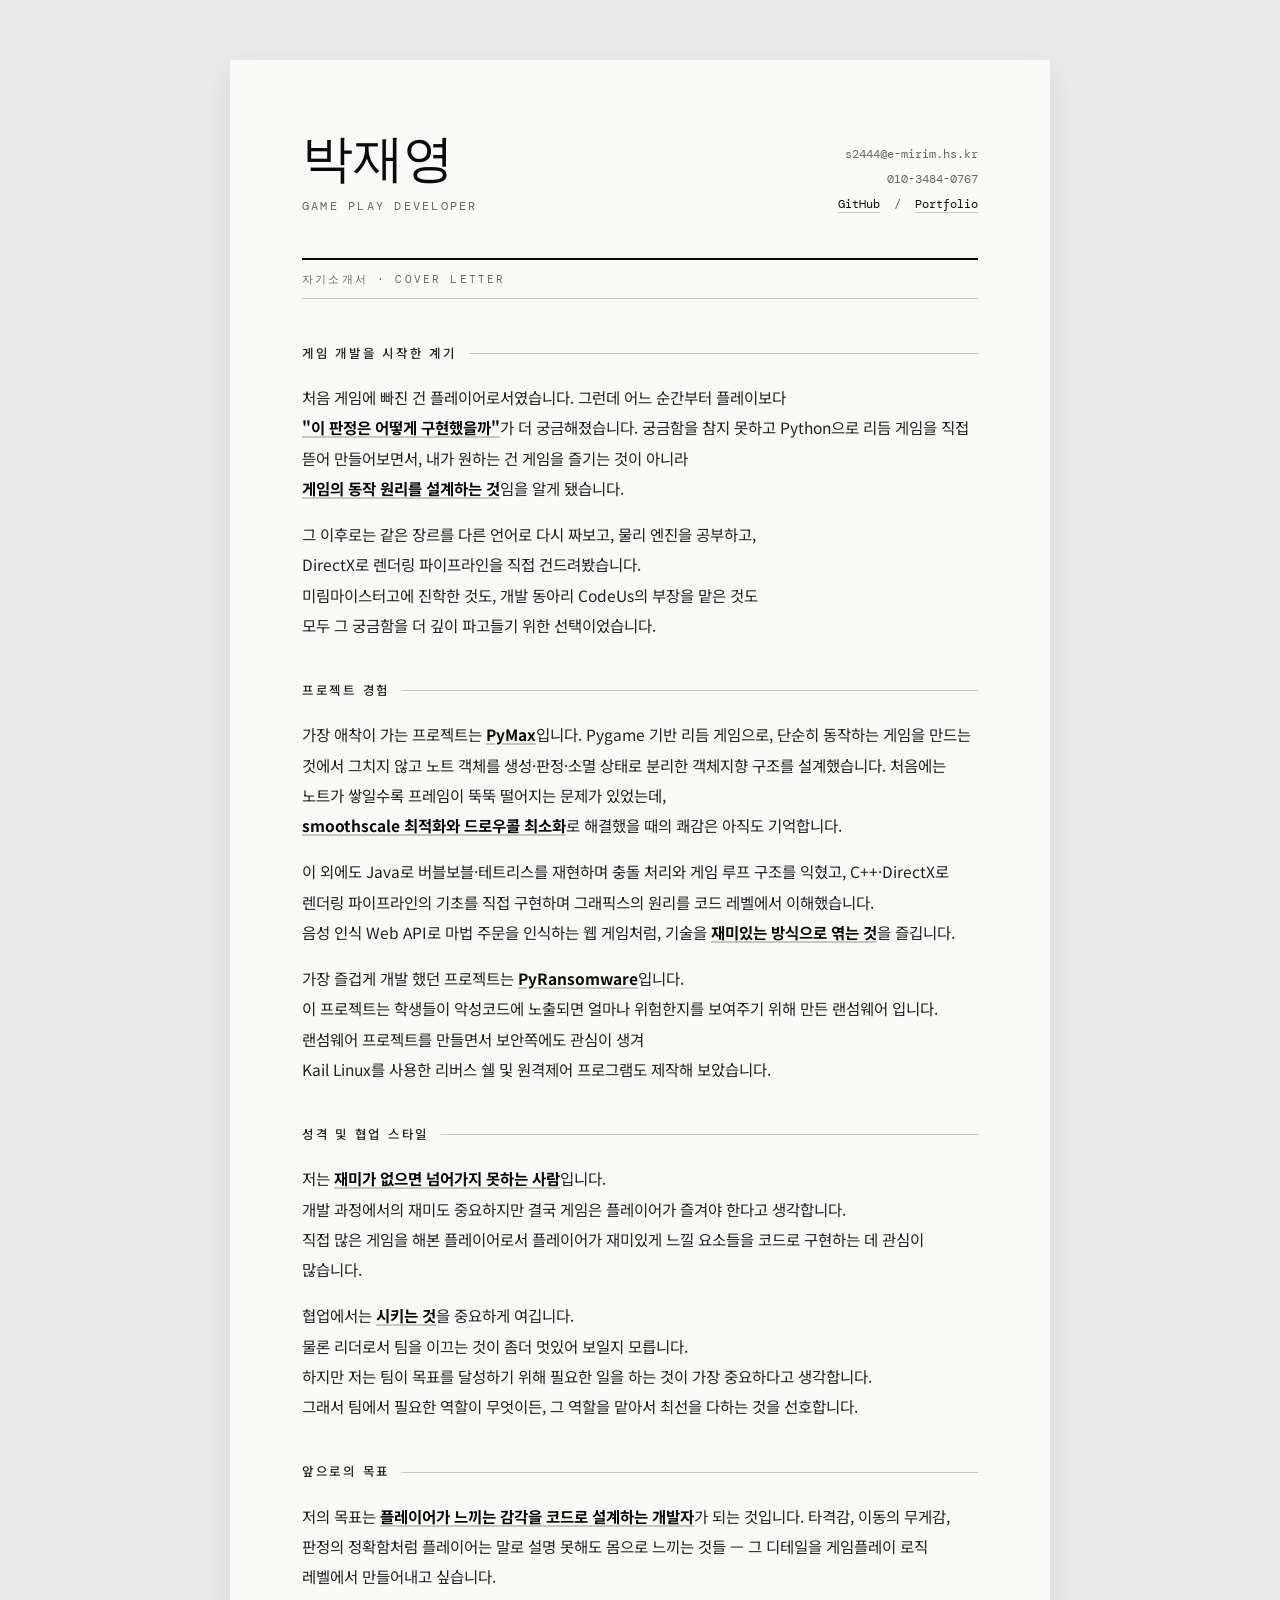
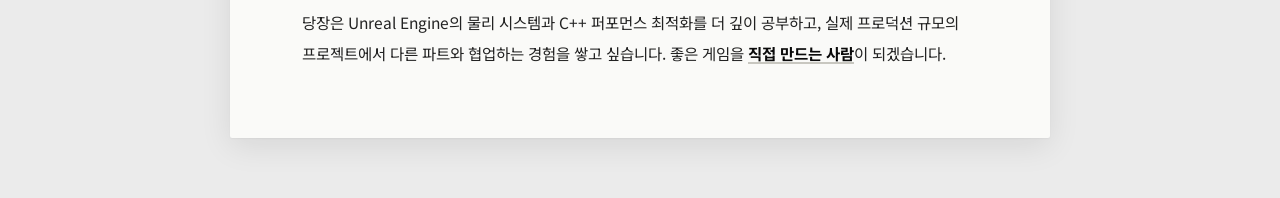
==== Introduction/introduction.html @ 4b008890 "자기소개서 초기" ====
<!DOCTYPE html>
<html lang="ko">

<head>
    <meta charset="UTF-8">
    <meta name="viewport" content="width=device-width, initial-scale=1.0">
    <title>자기소개서 - 박재영</title>
    <link rel="stylesheet" href="introduction.css">
</head>

<body>
    <div class="container">

        <header>
            <h1>박재영</h1>
            <div class="job-title">Game Play Developer</div>
            <div class="contact-info">
                s2444@e-mirim.hs.kr<br>
                010-3484-0767<br>
                <a href="https://github.com/jay-p08" target="_blank">GitHub</a> &nbsp;/&nbsp;
                <a href="/Portfolio/portfolio.html" target="_blank">Portfolio</a>
            </div>
        </header>

        <div class="doc-label">자기소개서 · Cover Letter</div>

        <!-- 1. 게임 개발을 시작한 계기 -->
        <section>
            <h2>게임 개발을 시작한 계기</h2>
            <div class="letter-body">
                <p>
                    처음 게임에 빠진 건 플레이어로서였습니다. 그런데 어느 순간부터 플레이보다<br>
                    <span class="em">"이 판정은 어떻게 구현했을까"</span>가 더 궁금해졌습니다.
                    궁금함을 참지 못하고 Python으로 리듬 게임을 직접 뜯어 만들어보면서,
                    내가 원하는 건 게임을 즐기는 것이 아니라<br>
                    <span class="em">게임의 동작 원리를 설계하는 것</span>임을 알게 됐습니다.
                </p>
                <p>
                    그 이후로는 같은 장르를 다른 언어로 다시 짜보고, 물리 엔진을 공부하고,<br>
                    DirectX로 렌더링 파이프라인을 직접 건드려봤습니다.<br>
                    미림마이스터고에 진학한 것도, 개발 동아리 CodeUs의 부장을 맡은 것도<br>
                    모두 그 궁금함을 더 깊이 파고들기 위한 선택이었습니다.
                </p>
            </div>
        </section>

        <!-- 2. 프로젝트 경험 -->
        <section>
            <h2>프로젝트 경험</h2>
            <div class="letter-body">
                <p>
                    가장 애착이 가는 프로젝트는 <span class="em">PyMax</span>입니다.
                    Pygame 기반 리듬 게임으로, 단순히 동작하는 게임을 만드는 것에서 그치지 않고
                    노트 객체를 생성·판정·소멸 상태로 분리한 객체지향 구조를 설계했습니다.
                    처음에는 노트가 쌓일수록 프레임이 뚝뚝 떨어지는 문제가 있었는데, <br>
                    <span class="em">smoothscale 최적화와 드로우콜 최소화</span>로 해결했을 때의 쾌감은 아직도 기억합니다.
                </p>
                <p>
                    이 외에도 Java로 버블보블·테트리스를 재현하며 충돌 처리와 게임 루프 구조를 익혔고,
                    C++·DirectX로 렌더링 파이프라인의 기초를 직접 구현하며
                    그래픽스의 원리를 코드 레벨에서 이해했습니다.<br>
                    음성 인식 Web API로 마법 주문을 인식하는 웹 게임처럼,
                    기술을 <span class="em">재미있는 방식으로 엮는 것</span>을 즐깁니다.
                </p>
                <p>
                    가장 즐겁게 개발 했던 프로젝트는 <span class="em">PyRansomware</span>입니다.<br>
                    이 프로젝트는 학생들이 악성코드에 노출되면 얼마나 위험한지를 보여주기 위해 만든 랜섬웨어 입니다.<br>
                    랜섬웨어 프로젝트를 만들면서 보안쪽에도 관심이 생겨 <br>
                    Kail Linux를 사용한 리버스 쉘 및 원격제어 프로그램도 제작해 보았습니다.

                </p>
            </div>
        </section>

        <!-- 3. 성격·협업 스타일 -->
        <section>
            <h2>성격 및 협업 스타일</h2>
            <div class="letter-body">
                <p>
                    저는 <span class="em">재미가 없으면 넘어가지 못하는 사람</span>입니다.<br>
                    개발 과정에서의 재미도 중요하지만 결국 게임은 플레이어가 즐겨야 한다고 생각합니다. <br>
                    직접 많은 게임을 해본 플레이어로서 플레이어가 재미있게 느낄 요소들을 코드로 구현하는 데 관심이 많습니다.<br>
                </p>
                <p>
                    협업에서는 <span class="em">시키는 것</span>을 중요하게 여깁니다. <br>
                    물론 리더로서 팀을 이끄는 것이 좀더 멋있어 보일지 모릅니다. <br>
                    하지만 저는 팀이 목표를 달성하기 위해 필요한 일을 하는 것이 가장 중요하다고 생각합니다.<br>
                    그래서 팀에서 필요한 역할이 무엇이든, 그 역할을 맡아서 최선을 다하는 것을 선호합니다. <br>
                </p>
            </div>
        </section>

        <!-- 4. 앞으로의 목표·비전 -->
        <section>
            <h2>앞으로의 목표</h2>
            <div class="letter-body">
                <p>
                    저의 목표는 <span class="em">플레이어가 느끼는 감각을 코드로 설계하는 개발자</span>가 되는 것입니다.
                    타격감, 이동의 무게감, 판정의 정확함처럼
                    플레이어는 말로 설명 못해도 몸으로 느끼는 것들 —
                    그 디테일을 게임플레이 로직 레벨에서 만들어내고 싶습니다.
                </p>
                <p>
                    당장은 Unreal Engine의 물리 시스템과 C++ 퍼포먼스 최적화를 더 깊이 공부하고,
                    실제 프로덕션 규모의 프로젝트에서 다른 파트와 협업하는 경험을 쌓고 싶습니다.
                    좋은 게임을 <span class="em">직접 만드는 사람</span>이 되겠습니다.
                </p>
            </div>
        </section>

    </div>
</body>

</html>
---- Introduction/introduction.css ----
@import url('https://fonts.googleapis.com/css2?family=DM+Serif+Display&family=DM+Mono:wght@300;400;500&family=Noto+Sans+KR:wght@300;400;500;700&display=swap');

:root {
    --bg:        #ebebeb;
    --paper:     #fafaf8;
    --ink:       #0a0a0a;
    --ink-mid:   #222222;
    --ink-light: #666660;
    --rule:      #c8c7c0;
}

*, *::before, *::after {
    box-sizing: border-box;
    margin: 0;
    padding: 0;
}

body {
    background-color: var(--bg);
    color: var(--ink);
    font-family: 'Noto Sans KR', sans-serif;
    font-weight: 400;
    line-height: 1.7;
    padding: 60px 20px;
}

.container {
    max-width: 820px;
    margin: 0 auto;
    background-color: var(--paper);
    padding: 70px 72px;
    border-radius: 2px;
    box-shadow:
        0 1px 2px rgba(0,0,0,0.04),
        0 8px 32px rgba(0,0,0,0.09);
}

/* ── HEADER (이력서와 동일) ── */
header {
    margin-bottom: 40px;
    display: grid;
    grid-template-columns: 1fr auto;
    gap: 4px 20px;
    align-items: start;
}

h1 {
    font-family: 'DM Serif Display', serif;
    font-size: 3.2rem;
    font-weight: 400;
    letter-spacing: -0.5px;
    line-height: 1.1;
    color: var(--ink);
    grid-column: 1;
    grid-row: 1;
}

.job-title {
    font-family: 'DM Mono', monospace;
    font-size: 0.78rem;
    font-weight: 400;
    letter-spacing: 0.18em;
    text-transform: uppercase;
    color: var(--ink-light);
    grid-column: 1;
    grid-row: 2;
    margin-top: 6px;
}

.contact-info {
    grid-column: 2;
    grid-row: 1 / 3;
    text-align: right;
    font-family: 'DM Mono', monospace;
    font-size: 0.75rem;
    color: var(--ink-light);
    line-height: 2.1;
    align-self: end;
}

.contact-info a {
    color: var(--ink);
    text-decoration: none;
    border-bottom: 1px solid var(--rule);
    transition: border-color 0.2s;
}

.contact-info a:hover {
    border-color: var(--ink);
}

/* ── 문서 라벨 ── */
.doc-label {
    font-family: 'DM Mono', monospace;
    font-size: 0.68rem;
    letter-spacing: 0.2em;
    text-transform: uppercase;
    color: var(--ink-light);
    border-top: 2px solid var(--ink);
    border-bottom: 1px solid var(--rule);
    padding: 10px 0;
    margin-bottom: 44px;
    display: flex;
    justify-content: space-between;
    align-items: center;
}

.doc-label::after {
    content: attr(data-date);
    font-size: 0.65rem;
    color: var(--rule);
}

/* ── SECTIONS ── */
section {
    margin-bottom: 40px;
}

section:last-child {
    margin-bottom: 0;
}

h2 {
    /* font-family: 'DM Mono', monospace; */
    font-size: 0.78rem;
    font-weight: 500;
    letter-spacing: 0.22em;
    text-transform: uppercase;
    color: var(--ink-mid);
    margin-bottom: 18px;
    display: flex;
    align-items: center;
    gap: 12px;
}

h2::after {
    content: '';
    flex: 1;
    height: 1px;
    background: var(--rule);
}

/* ── 본문 ── */
.letter-body {
    display: flex;
    flex-direction: column;
    gap: 16px;
}

.letter-body p {
    font-size: 0.97rem;
    font-weight: 400;
    color: var(--ink-mid);
    line-height: 1.95;
    word-break: keep-all;
}

/* 강조 텍스트 */
.em {
    font-weight: 700;
    color: var(--ink);
    text-decoration: underline;
    text-decoration-thickness: 1.5px;
    text-underline-offset: 2px;
    text-decoration-color: var(--rule);
}

/* ── RESPONSIVE ── */
@media (max-width: 600px) {
    .container {
        padding: 40px 28px;
    }

    header {
        grid-template-columns: 1fr;
    }

    h1 {
        font-size: 2.4rem;
    }

    .contact-info {
        grid-column: 1;
        grid-row: auto;
        text-align: left;
        margin-top: 14px;
    }

    .letter-body p {
        font-size: 0.93rem;
    }
}
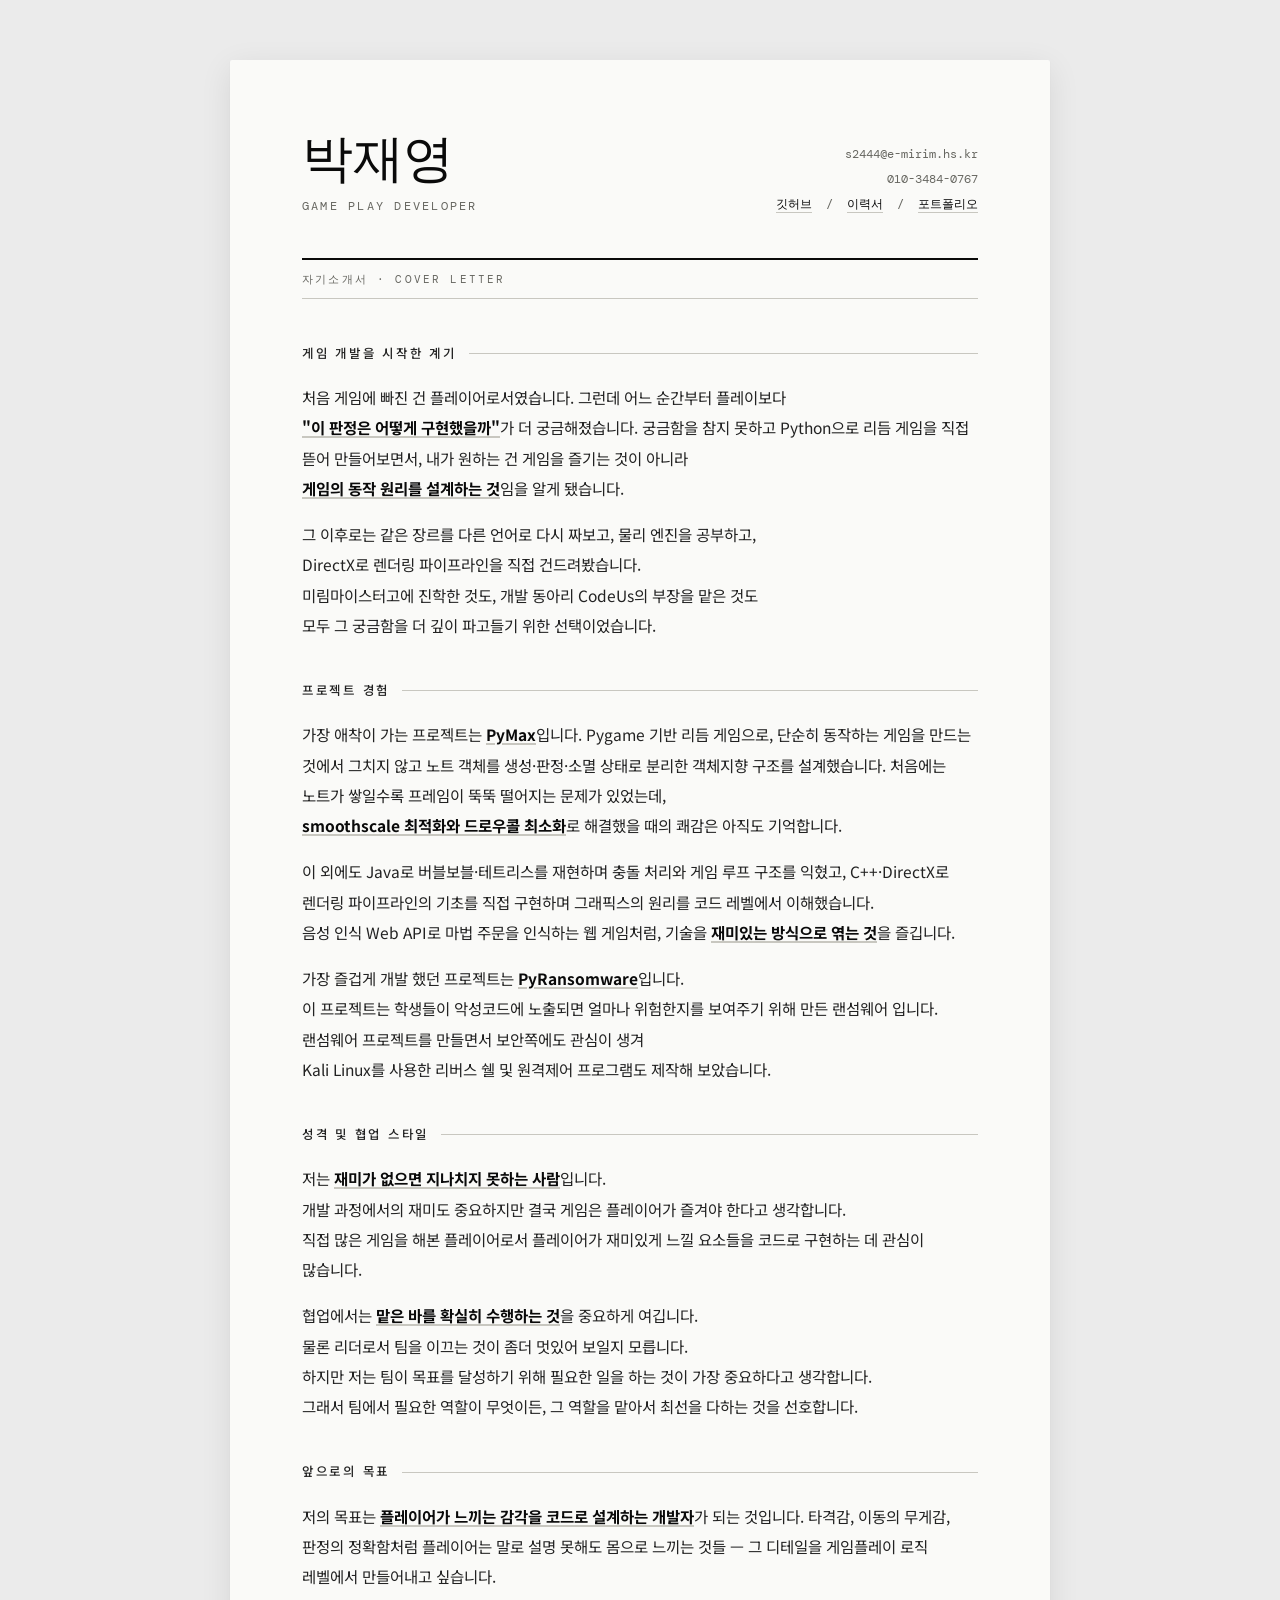
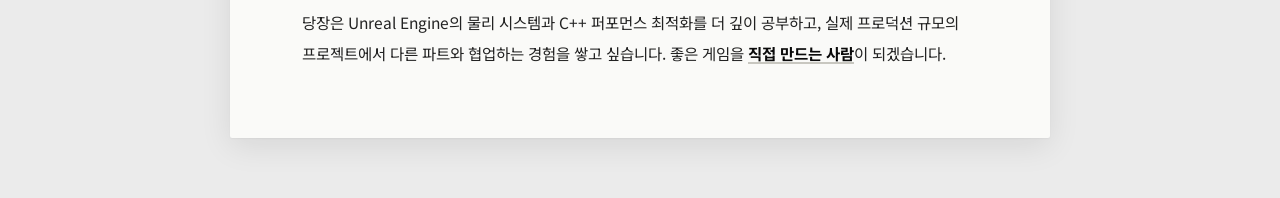
==== commit acb372bb: "수정본" ====
--- a/Introduction/introduction.html
+++ b/Introduction/introduction.html
@@ -17,8 +17,9 @@
             <div class="contact-info">
                 s2444@e-mirim.hs.kr<br>
                 010-3484-0767<br>
-                <a href="https://github.com/jay-p08" target="_blank">GitHub</a> &nbsp;/&nbsp;
-                <a href="/Portfolio/portfolio.html" target="_blank">Portfolio</a>
+                <a href="https://github.com/jay-p08" target="_blank">깃허브</a> &nbsp;/&nbsp;
+                <a href="../index.html" target="_blank">이력서</a> &nbsp;/&nbsp;
+                <a href="../Portfolio/portfolio.html" target="_blank">포트폴리오</a>
             </div>
         </header>
 
@@ -66,8 +67,7 @@
                     가장 즐겁게 개발 했던 프로젝트는 <span class="em">PyRansomware</span>입니다.<br>
                     이 프로젝트는 학생들이 악성코드에 노출되면 얼마나 위험한지를 보여주기 위해 만든 랜섬웨어 입니다.<br>
                     랜섬웨어 프로젝트를 만들면서 보안쪽에도 관심이 생겨 <br>
-                    Kail Linux를 사용한 리버스 쉘 및 원격제어 프로그램도 제작해 보았습니다.
-
+                    Kali Linux를 사용한 리버스 쉘 및 원격제어 프로그램도 제작해 보았습니다.
                 </p>
             </div>
         </section>
@@ -77,12 +77,12 @@
             <h2>성격 및 협업 스타일</h2>
             <div class="letter-body">
                 <p>
-                    저는 <span class="em">재미가 없으면 넘어가지 못하는 사람</span>입니다.<br>
+                    저는 <span class="em">재미가 없으면 지나치지 못하는 사람</span>입니다.<br>
                     개발 과정에서의 재미도 중요하지만 결국 게임은 플레이어가 즐겨야 한다고 생각합니다. <br>
                     직접 많은 게임을 해본 플레이어로서 플레이어가 재미있게 느낄 요소들을 코드로 구현하는 데 관심이 많습니다.<br>
                 </p>
                 <p>
-                    협업에서는 <span class="em">시키는 것</span>을 중요하게 여깁니다. <br>
+                    협업에서는 <span class="em">맡은 바를 확실히 수행하는 것</span>을 중요하게 여깁니다. <br>
                     물론 리더로서 팀을 이끄는 것이 좀더 멋있어 보일지 모릅니다. <br>
                     하지만 저는 팀이 목표를 달성하기 위해 필요한 일을 하는 것이 가장 중요하다고 생각합니다.<br>
                     그래서 팀에서 필요한 역할이 무엇이든, 그 역할을 맡아서 최선을 다하는 것을 선호합니다. <br>
